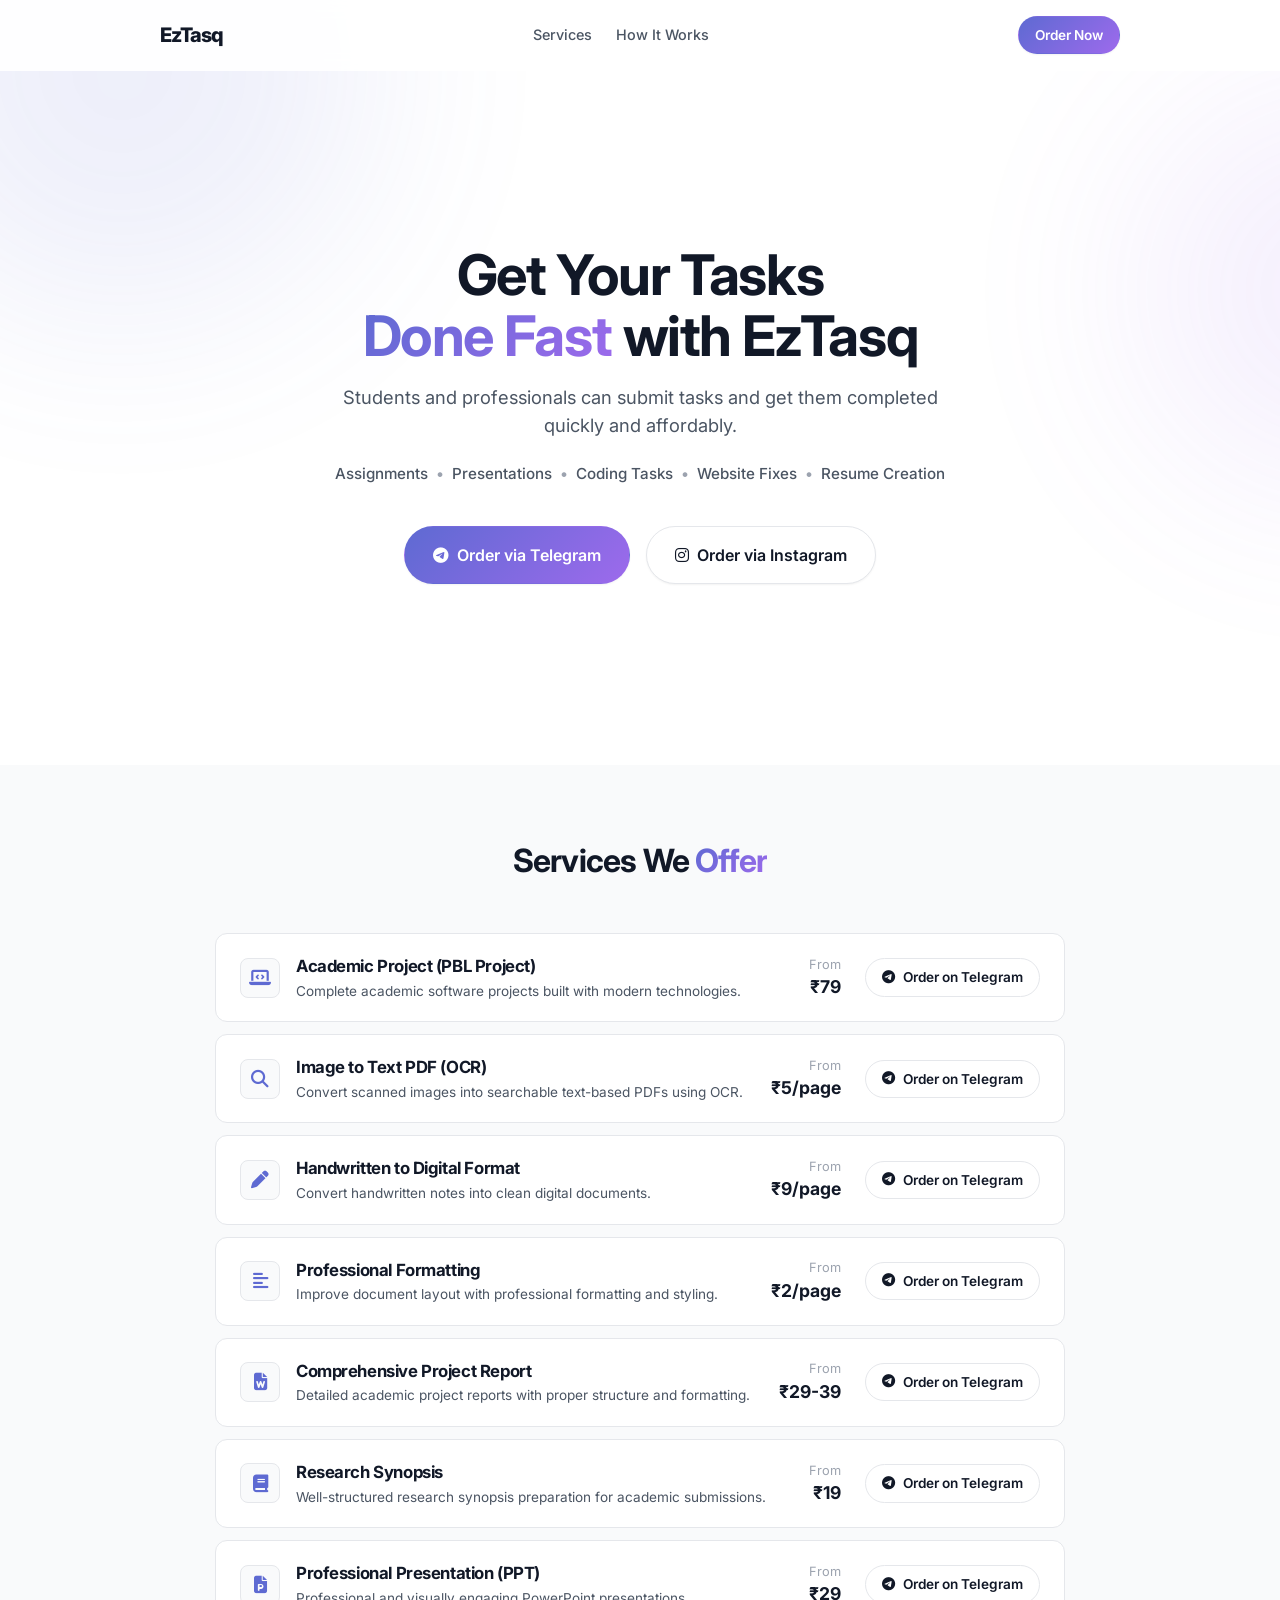
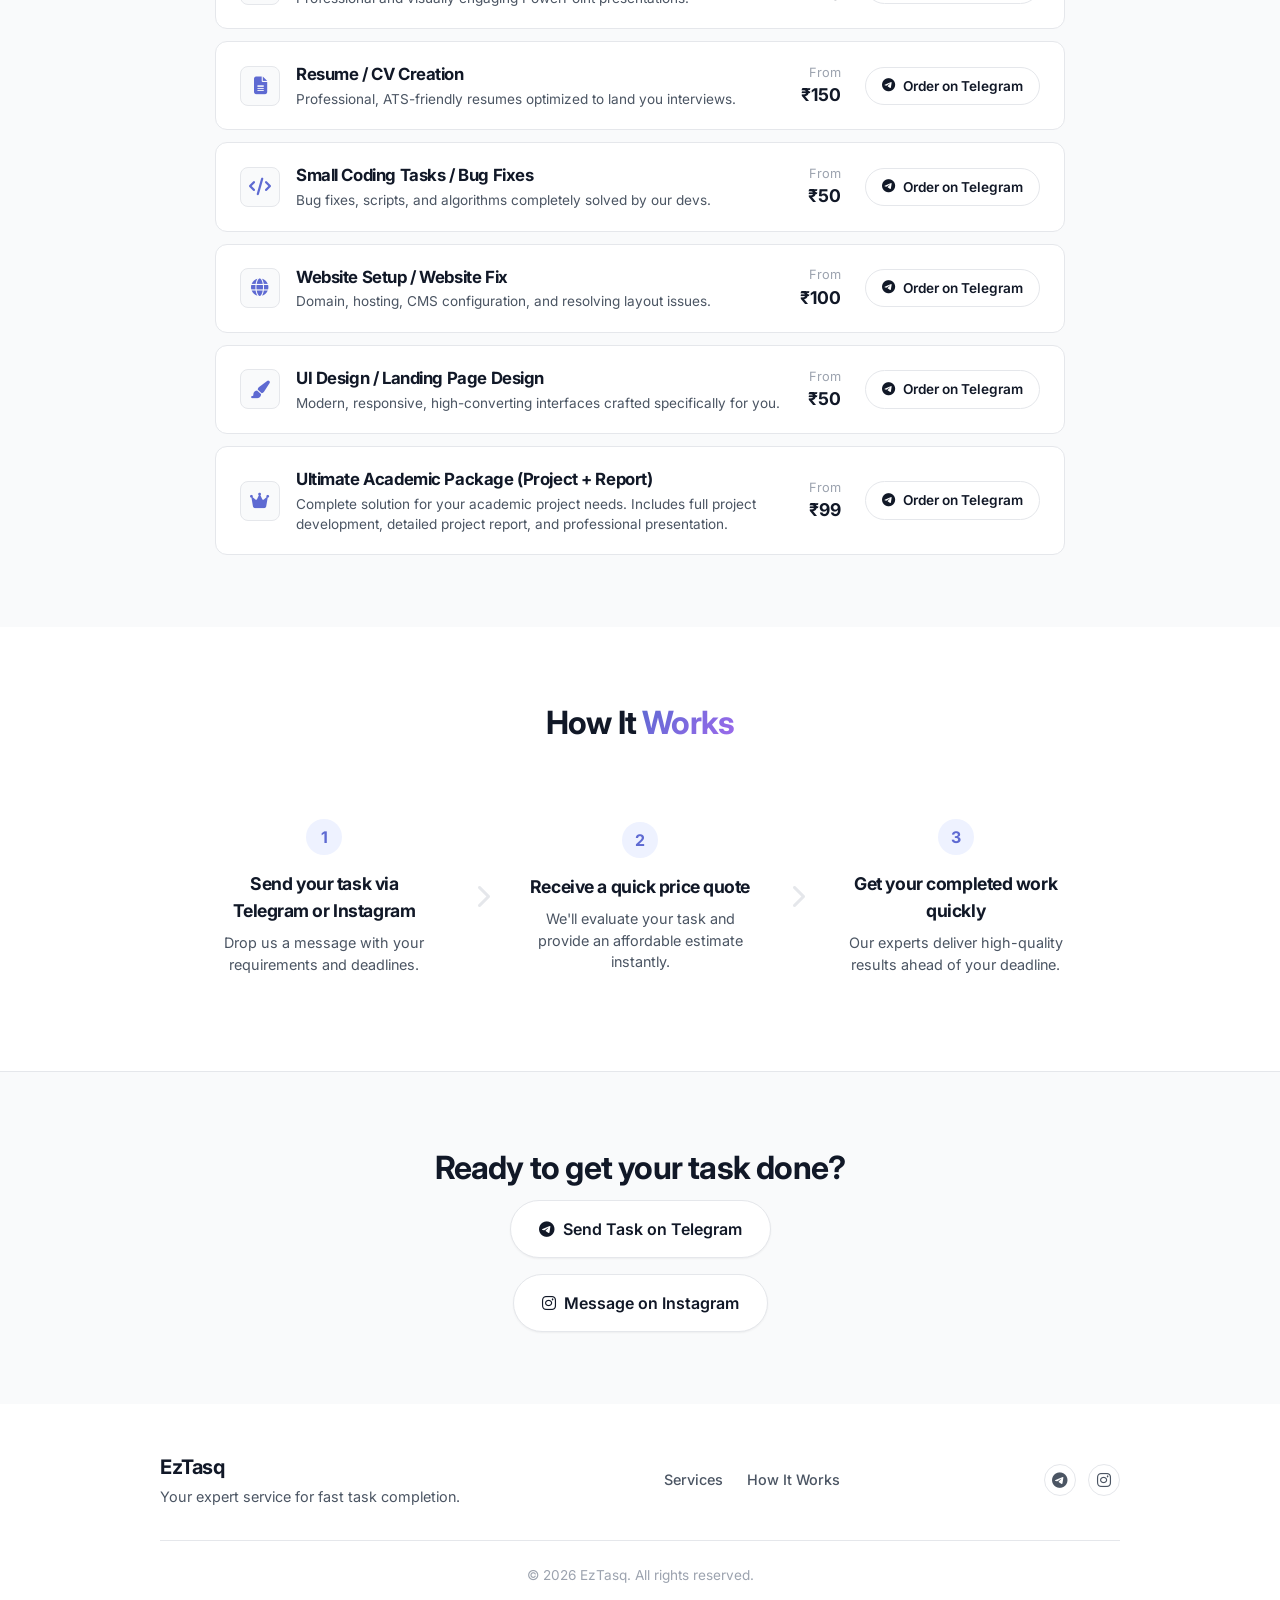
==== index.html @ 4d86e2d1 "1st" ====
<!DOCTYPE html>
<html lang="en">

<head>
    <meta charset="UTF-8">
    <meta name="viewport" content="width=device-width, initial-scale=1.0">
    <title>EzTasq | Get Your Tasks Done Fast</title>
    <link rel="shortcut icon" href="logo.png" type="image/x-icon">
    <!-- Inter Font -->
    <link rel="preconnect" href="https://fonts.googleapis.com">
    <link rel="preconnect" href="https://fonts.gstatic.com" crossorigin>
    <link href="https://fonts.googleapis.com/css2?family=Inter:wght@400;500;600;700;800&display=swap" rel="stylesheet">
    <!-- Font Awesome -->
    <link rel="stylesheet" href="https://cdnjs.cloudflare.com/ajax/libs/font-awesome/6.4.0/css/all.min.css">
    <link rel="stylesheet" href="styles.css">
</head>

<body>
    <div class="blob-bg blob-1"></div>
    <div class="blob-bg blob-2"></div>

    <nav class="navbar">
        <div class="container nav-content">
            <a href="#" class="logo">EzTasq</a>
            <div class="nav-links">
                <a href="#services">Services</a>
                <a href="#how-it-works">How It Works</a>
            </div>
            <div class="nav-buttons">
                <a href="https://t.me/anjalisingh_47" target="_blank" class="btn btn-primary btn-sm">Order Now</a>
            </div>
            <button class="mobile-menu-btn" aria-label="Toggle menu">
                <i class="fas fa-bars"></i>
            </button>
        </div>
    </nav>

    <!-- Hero Section -->
    <section class="hero wrapper">
        <div class="container text-center">
            <h1 class="hero-title reveal-up">Get Your Tasks<br><span class="text-gradient">Done Fast</span> with EzTasq
            </h1>
            <p class="hero-subtitle reveal-up" style="--delay: 0.1s">Students and professionals can submit tasks and get
                them completed quickly and affordably.</p>

            <div class="service-tags reveal-up" style="--delay: 0.2s">
                <span>Assignments</span> &bull;
                <span>Presentations</span> &bull;
                <span>Coding Tasks</span> &bull;
                <span>Website Fixes</span> &bull;
                <span>Resume Creation</span>
            </div>

            <div class="hero-cta reveal-up" style="--delay: 0.3s">
                <a href="https://t.me/anjalisingh_47" target="_blank" class="btn btn-primary btn-large cta-tg">
                    <i class="fab fa-telegram-plane"></i> Order via Telegram
                </a>
                <a href="https://instagram.com/eztasq" target="_blank" class="btn btn-secondary btn-large cta-ig">
                    <i class="fab fa-instagram"></i> Order via Instagram
                </a>
            </div>
        </div>
    </section>

    <!-- Services We Offer Section -->
    <section id="services" class="section bg-light">
        <div class="container">
            <div class="section-header reveal-up">
                <h2 class="section-title">Services We <span class="text-gradient">Offer</span></h2>
            </div>

            <div class="services-list reveal-up" style="--delay: 0.1s">
                <!-- Service 1 -->
                <div class="service-item">
                    <div class="service-info">
                        <div class="service-icon"><i class="fas fa-laptop-code"></i></div>
                        <div class="service-text">
                            <h3>Academic Project (PBL Project)</h3>
                            <p>Complete academic software projects built with modern technologies.</p>
                        </div>
                    </div>
                    <div class="service-action">
                        <div class="service-price">From <span>₹79</span></div>
                        <a href="https://t.me/anjalisingh_47" target="_blank" class="btn btn-outline btn-sm"><i
                                class="fab fa-telegram-plane"></i> Order on Telegram</a>
                    </div>
                </div>

                <!-- Service 2 -->


                <div class="service-item">
                    <div class="service-info">
                        <div class="service-icon"><i class="fas fa-search"></i></div>
                        <div class="service-text">
                            <h3>Image to Text PDF (OCR)</h3>
                            <p>Convert scanned images into searchable text-based PDFs using OCR.</p>
                        </div>
                    </div>
                    <div class="service-action">
                        <div class="service-price">From <span>₹5/page</span></div>
                        <a href="https://t.me/anjalisingh_47" target="_blank" class="btn btn-outline btn-sm"><i
                                class="fab fa-telegram-plane"></i> Order on Telegram</a>
                    </div>
                </div>

                <div class="service-item">
                    <div class="service-info">
                        <div class="service-icon"><i class="fas fa-pen"></i></div>
                        <div class="service-text">
                            <h3>Handwritten to Digital Format</h3>
                            <p>Convert handwritten notes into clean digital documents.</p>
                        </div>
                    </div>
                    <div class="service-action">
                        <div class="service-price">From <span>₹9/page</span></div>
                        <a href="https://t.me/anjalisingh_47" target="_blank" class="btn btn-outline btn-sm"><i
                                class="fab fa-telegram-plane"></i> Order on Telegram</a>
                    </div>
                </div>

                <div class="service-item">
                    <div class="service-info">
                        <div class="service-icon"><i class="fas fa-align-left"></i></div>
                        <div class="service-text">
                            <h3>Professional Formatting</h3>
                            <p>Improve document layout with professional formatting and styling.</p>
                        </div>
                    </div>
                    <div class="service-action">
                        <div class="service-price">From <span>₹2/page</span></div>
                        <a href="https://t.me/anjalisingh_47" target="_blank" class="btn btn-outline btn-sm"><i
                                class="fab fa-telegram-plane"></i> Order on Telegram</a>
                    </div>
                </div>



                <div class="service-item">
                    <div class="service-info">
                        <div class="service-icon"><i class="fas fa-file-word"></i></div>
                        <div class="service-text">
                            <h3>Comprehensive Project Report</h3>
                            <p>Detailed academic project reports with proper structure and formatting.</p>
                        </div>
                    </div>
                    <div class="service-action">
                        <div class="service-price">From <span>₹29-39</span></div>
                        <a href="https://t.me/anjalisingh_47" target="_blank" class="btn btn-outline btn-sm"><i
                                class="fab fa-telegram-plane"></i> Order on Telegram</a>
                    </div>
                </div>

                <div class="service-item">
                    <div class="service-info">
                        <div class="service-icon"><i class="fas fa-book"></i></div>
                        <div class="service-text">
                            <h3>Research Synopsis</h3>
                            <p>Well-structured research synopsis preparation for academic submissions.</p>
                        </div>
                    </div>
                    <div class="service-action">
                        <div class="service-price">From <span>₹19</span></div>
                        <a href="https://t.me/anjalisingh_47" target="_blank" class="btn btn-outline btn-sm"><i
                                class="fab fa-telegram-plane"></i> Order on Telegram</a>
                    </div>
                </div>

                <div class="service-item">
                    <div class="service-info">
                        <div class="service-icon"><i class="fas fa-file-powerpoint"></i></div>
                        <div class="service-text">
                            <h3>Professional Presentation (PPT)</h3>
                            <p>Professional and visually engaging PowerPoint presentations.</p>
                        </div>
                    </div>
                    <div class="service-action">
                        <div class="service-price">From <span>₹29</span></div>
                        <a href="https://t.me/anjalisingh_47" target="_blank" class="btn btn-outline btn-sm"><i
                                class="fab fa-telegram-plane"></i> Order on Telegram</a>
                    </div>
                </div>
                <!-- Service 3 -->
                <div class="service-item">
                    <div class="service-info">
                        <div class="service-icon"><i class="fas fa-file-alt"></i></div>
                        <div class="service-text">
                            <h3>Resume / CV Creation</h3>
                            <p>Professional, ATS-friendly resumes optimized to land you interviews.</p>
                        </div>
                    </div>
                    <div class="service-action">
                        <div class="service-price">From <span>₹150</span></div>
                        <a href="https://t.me/anjalisingh_47" target="_blank" class="btn btn-outline btn-sm"><i
                                class="fab fa-telegram-plane"></i> Order on Telegram</a>
                    </div>
                </div>

                <!-- Service 4 -->
                <div class="service-item">
                    <div class="service-info">
                        <div class="service-icon"><i class="fas fa-code"></i></div>
                        <div class="service-text">
                            <h3>Small Coding Tasks / Bug Fixes</h3>
                            <p>Bug fixes, scripts, and algorithms completely solved by our devs.</p>
                        </div>
                    </div>
                    <div class="service-action">
                        <div class="service-price">From <span>₹50</span></div>
                        <a href="https://t.me/anjalisingh_47" target="_blank" class="btn btn-outline btn-sm"><i
                                class="fab fa-telegram-plane"></i> Order on Telegram</a>
                    </div>
                </div>

                <!-- Service 5 -->
                <div class="service-item">
                    <div class="service-info">
                        <div class="service-icon"><i class="fas fa-globe"></i></div>
                        <div class="service-text">
                            <h3>Website Setup / Website Fix</h3>
                            <p>Domain, hosting, CMS configuration, and resolving layout issues.</p>
                        </div>
                    </div>
                    <div class="service-action">
                        <div class="service-price">From <span>₹100</span></div>
                        <a href="https://t.me/anjalisingh_47" target="_blank" class="btn btn-outline btn-sm"><i
                                class="fab fa-telegram-plane"></i> Order on Telegram</a>
                    </div>
                </div>

                <!-- Service 6 -->
                <div class="service-item">
                    <div class="service-info">
                        <div class="service-icon"><i class="fas fa-paint-brush"></i></div>
                        <div class="service-text">
                            <h3>UI Design / Landing Page Design</h3>
                            <p>Modern, responsive, high-converting interfaces crafted specifically for you.</p>
                        </div>
                    </div>
                    <div class="service-action">
                        <div class="service-price">From <span>₹50</span></div>
                        <a href="https://t.me/anjalisingh_47" target="_blank" class="btn btn-outline btn-sm"><i
                                class="fab fa-telegram-plane"></i> Order on Telegram</a>
                    </div>
                </div>
                <div class="service-item featured-package">
                    <div class="service-info">
                        <div class="service-icon">
                            <i class="fas fa-crown"></i>
                        </div>
                        <div class="service-text">
                            <h3>Ultimate Academic Package (Project + Report)</h3>
                            <p>
                                Complete solution for your academic project needs. Includes full project development,
                                detailed project report, and professional presentation.
                            </p>
                        </div>
                    </div>

                    <div class="service-action">
                        <div class="service-price">From <span>₹99</span></div>

                        <a href="https://t.me/anjalisingh_47" target="_blank" class="btn btn-outline btn-sm">
                            <i class="fab fa-telegram-plane"></i> Order on Telegram
                        </a>
                    </div>
                </div>
            </div>
        </div>
    </section>

    <!-- How It Works Section -->
    <section id="how-it-works" class="section">
        <div class="container">
            <div class="section-header reveal-up">
                <h2 class="section-title">How It <span class="text-gradient">Works</span></h2>
            </div>

            <div class="steps-row reveal-up" style="--delay: 0.1s">
                <div class="step-card">
                    <div class="step-num">1</div>
                    <h3>Send your task via Telegram or Instagram</h3>
                    <p>Drop us a message with your requirements and deadlines.</p>
                </div>
                <div class="step-arrow"><i class="fas fa-chevron-right"></i></div>
                <div class="step-card">
                    <div class="step-num">2</div>
                    <h3>Receive a quick price quote</h3>
                    <p>We'll evaluate your task and provide an affordable estimate instantly.</p>
                </div>
                <div class="step-arrow"><i class="fas fa-chevron-right"></i></div>
                <div class="step-card">
                    <div class="step-num">3</div>
                    <h3>Get your completed work quickly</h3>
                    <p>Our experts deliver high-quality results ahead of your deadline.</p>
                </div>
            </div>
        </div>
    </section>

    <!-- Order Now CTA Section -->
    <section id="order" class="section bg-light border-top">
        <div class="container text-center">
            <h2 class="section-title reveal-up">Ready to get your task done?</h2>

            <div class="order-buttons mt-4 reveal-up" style="--delay: 0.1s">
                <a href="https://t.me/anjalisingh_47" target="_blank" class="btn btn-secondary btn-large btn-block cta-tg">
                    <i class="fab fa-telegram-plane"></i> Send Task on Telegram
                </a>
                <a href="https://instagram.com/eztasq" target="_blank"
                    class="btn btn-secondary btn-large btn-block cta-ig">
                    <i class="fab fa-instagram"></i> Message on Instagram
                </a>
            </div>
        </div>
    </section>

    <!-- Footer -->
    <footer class="footer">
        <div class="container">
            <div class="footer-layout">
                <div class="footer-brand">
                    <h2>EzTasq</h2>
                    <p>Your expert service for fast task completion.</p>
                </div>
                <div class="footer-links">
                    <a href="#services">Services</a>
                    <a href="#how-it-works">How It Works</a>
                </div>
                <div class="socials">
                    <a href="https://t.me/anjalisingh_47" target="_blank" aria-label="Telegram"><i
                            class="fab fa-telegram-plane"></i></a>
                    <a href="https://instagram.com/kartiksingh" target="_blank" aria-label="Instagram"><i
                            class="fab fa-instagram"></i></a>
                </div>
            </div>
            <div class="footer-bottom">
                <p>&copy; 2026 EzTasq. All rights reserved.</p>
            </div>
        </div>
    </footer>

    <script src="script.js"></script>
</body>

</html>
---- styles.css ----
:root {
    /* Colors - Linear/Stripe inspired */
    --primary: #5e6ad2;
    --primary-dark: #4f5bc4;
    --primary-light: #eef2ff;
    --secondary: #9d6aec;
    
    --bg-main: #ffffff;
    --bg-light: #f9fafb;
    
    --text-main: #111827;
    --text-muted: #4b5563;
    --text-light: #9ca3af;
    
    --border-color: #e5e7eb;
    
    --shadow-sm: 0 1px 2px 0 rgba(0, 0, 0, 0.05);
    --shadow-md: 0 4px 6px -1px rgba(0, 0, 0, 0.05);
    
    --radius-sm: 8px;
    --radius-md: 12px;
    --radius-full: 9999px;
    
    --transition: all 0.2s ease-in-out;
}

* {
    margin: 0; padding: 0; box-sizing: border-box;
}

html {
    scroll-behavior: smooth;
    font-size: 16px;
}

body {
    font-family: 'Inter', system-ui, -apple-system, sans-serif;
    color: var(--text-main);
    background-color: var(--bg-main);
    line-height: 1.5;
    overflow-x: hidden;
    -webkit-font-smoothing: antialiased;
}

a { text-decoration: none; color: inherit; }
ul { list-style: none; }

/* Utilities */
.container {
    width: 100%;
    max-width: 1000px;
    margin: 0 auto;
    padding: 0 1.25rem;
}
.section { padding: 4.5rem 0; }
.bg-light { background-color: var(--bg-light); }
.text-center { text-align: center; }
.mt-4 { margin-top: 1.5rem; }
.border-top { border-top: 1px solid var(--border-color); }

/* Typography */
h1, h2, h3, h4 { color: var(--text-main); font-weight: 700; letter-spacing: -0.025em; }
.text-gradient {
    background: linear-gradient(135deg, var(--primary), var(--secondary));
    -webkit-background-clip: text;
    -webkit-text-fill-color: transparent;
    background-clip: text;
}

/* Background effects */
.blob-bg {
    position: absolute; border-radius: 50%; filter: blur(100px); z-index: -1; pointer-events: none; opacity: 0.1;
}
.blob-1 { top: -20%; left: -10%; width: 500px; height: 500px; background: var(--primary); }
.blob-2 { top: 10%; right: -20%; width: 400px; height: 400px; background: var(--secondary); }

/* Buttons */
.btn {
    display: inline-flex; align-items: center; justify-content: center;
    gap: 0.5rem;
    padding: 0.75rem 1.25rem;
    border-radius: var(--radius-full);
    font-weight: 600;
    font-size: 0.95rem;
    transition: var(--transition);
    cursor: pointer;
    border: 1px solid transparent;
}
.btn-primary { background: linear-gradient(135deg, var(--primary), var(--secondary)); color: white; box-shadow: var(--shadow-sm); }
.btn-primary:hover { transform: translateY(-1px); box-shadow: 0 4px 12px rgba(94, 106, 210, 0.25); }
.btn-secondary { background: white; border-color: var(--border-color); color: var(--text-main); box-shadow: var(--shadow-sm); }
.btn-secondary:hover { border-color: var(--text-muted); background: var(--bg-light); }
.btn-outline { background: white; border-color: var(--border-color); color: var(--text-main); }
.btn-outline:hover { border-color: var(--primary); color: var(--primary); }
.btn-sm { padding: 0.5rem 1rem; font-size: 0.85rem; }
.btn-large { padding: 1rem 1.75rem; font-size: 1rem; }
.cta-tg:hover { background: #0088cc; border-color: #0088cc; color: white;}
.cta-ig:hover { background: linear-gradient(135deg, #E1306C, #833AB4); border-color: transparent; color: white; }

/* Navbar */
.navbar {
    position: fixed; top: 0; left: 0; width: 100%;
    padding: 1rem 0;
    background: rgba(255, 255, 255, 0.9);
    backdrop-filter: blur(8px); -webkit-backdrop-filter: blur(8px);
    z-index: 100;
    border-bottom: 1px solid transparent;
    transition: var(--transition);
}
.navbar.scrolled { padding: 0.75rem 0; border-bottom-color: var(--border-color); }
.nav-content { display: flex; justify-content: space-between; align-items: center; }
.logo { font-size: 1.25rem; font-weight: 800; color: var(--text-main); letter-spacing: -0.05em; }
.nav-links { display: flex; gap: 1.5rem; }
.nav-links a { font-size: 0.9rem; font-weight: 500; color: var(--text-muted); transition: var(--transition); }
.nav-links a:hover { color: var(--text-main); }
.nav-buttons { display: flex; gap: 0.5rem; align-items: center; }
.mobile-menu-btn { display: none; font-size: 1.25rem; background: none; border: none; cursor: pointer; color: var(--text-main); }

/* Hero Section */
.hero { padding-top: 8rem; padding-bottom: 4rem; display: flex; align-items: center; justify-content: center; min-height: 85vh; }
.hero-title { font-size: 3.5rem; line-height: 1.1; margin-bottom: 1rem; }
.hero-subtitle { font-size: 1.15rem; color: var(--text-muted); max-width: 600px; margin: 0 auto 1.5rem; }

.service-tags {
    font-size: 0.95rem; color: var(--text-light); font-weight: 500;
    margin-bottom: 2.5rem; display: flex; flex-wrap: wrap; justify-content: center; gap: 0.5rem;
}
.service-tags span { color: var(--text-muted); }

.hero-cta { display: flex; justify-content: center; gap: 1rem; flex-wrap: wrap;}

/* Section Headers */
.section-header { text-align: center; margin-bottom: 3rem; }
.section-title { font-size: 2rem; margin-bottom: 0.5rem; }

/* Services List */
.services-list { display: flex; flex-direction: column; gap: 0.75rem; max-width: 850px; margin: 0 auto; }
.service-item {
    display: flex; align-items: center; justify-content: space-between;
    padding: 1.25rem 1.5rem;
    background: white; border: 1px solid var(--border-color); border-radius: var(--radius-md);
    transition: var(--transition);
}
.service-item:hover { border-color: var(--primary); box-shadow: var(--shadow-sm); }
.service-info { display: flex; align-items: center; gap: 1rem; flex: 1; }
.service-icon {
    width: 40px; height: 40px; border-radius: var(--radius-sm);
    background: var(--bg-light); border: 1px solid var(--border-color);
    display: flex; align-items: center; justify-content: center;
    color: var(--primary); font-size: 1.1rem; flex-shrink: 0;
}
.service-text h3 { font-size: 1.05rem; margin-bottom: 0.1rem; }
.service-text p { font-size: 0.85rem; color: var(--text-muted); margin: 0; }

.service-action { display: flex; align-items: center; gap: 1.5rem; flex-shrink: 0; }
.service-price { font-size: 0.8rem; color: var(--text-light); text-align: right; }
.service-price span { display: block; font-size: 1.1rem; font-weight: 700; color: var(--text-main); }

/* How It Works List */
.steps-row {
    display: flex; align-items: center; justify-content: space-between; gap: 1rem; max-width: 900px; margin: 0 auto;
}
.step-card {
    flex: 1; text-align: center; padding: 1.5rem;
}
.step-num {
    width: 36px; height: 36px; margin: 0 auto 1rem;
    border-radius: 50%; background: var(--primary-light); color: var(--primary);
    display: flex; align-items: center; justify-content: center; font-weight: 700; font-size: 1rem;
}
.step-card h3 { font-size: 1.1rem; margin-bottom: 0.5rem; }
.step-card p { font-size: 0.9rem; color: var(--text-muted); }
.step-arrow { color: var(--border-color); font-size: 1.5rem; }

/* Order CTA Custom */
.order-buttons { display: flex; justify-content: center; gap: 1rem; max-width: 500px; margin: 0 auto; flex-wrap: wrap;}

/* Footer */
.footer { padding: 3rem 0 1.5rem; }
.footer-layout { display: flex; justify-content: space-between; align-items: center; margin-bottom: 2rem; flex-wrap: wrap; gap: 1.5rem;}
.footer-brand h2 { font-size: 1.25rem; color: var(--text-main); margin-bottom: 0.25rem; }
.footer-brand p { font-size: 0.9rem; color: var(--text-muted); }
.footer-links { display: flex; gap: 1.5rem; }
.footer-links a { font-size: 0.9rem; color: var(--text-muted); font-weight: 500; }
.footer-links a:hover { color: var(--text-main); }
.socials { display: flex; gap: 0.75rem; }
.socials a {
    width: 32px; height: 32px; border-radius: 50%; border: 1px solid var(--border-color);
    display: flex; align-items: center; justify-content: center; color: var(--text-muted);
}
.socials a:hover { color: var(--primary); border-color: var(--primary); }
.footer-bottom { text-align: center; border-top: 1px solid var(--border-color); padding-top: 1.5rem; font-size: 0.85rem; color: var(--text-light); }

/* Animations - Reveal Up */
.reveal-up { opacity: 0; transform: translateY(15px); transition: opacity 0.6s ease, transform 0.6s ease; }
.reveal-up.active { opacity: 1; transform: translateY(0); }

/* RESPONSIVE DESIGN */
@media (max-width: 900px) {
    .service-action { flex-direction: column; align-items: flex-end; gap: 0.5rem; }
    .service-price { text-align: right; }
    .service-price span { display: inline; margin-left: 0.2rem; }
}

@media (max-width: 768px) {
    .section { padding: 3rem 0; }
    .hero { padding-top: 6rem; padding-bottom: 3rem; min-height: auto; }
    .hero-title { font-size: 2.25rem; }
    .hero-subtitle { font-size: 1rem; }
    .service-tags { font-size: 0.85rem; }
    
    .navbar.menu-open { background: white; border-bottom: 1px solid var(--border-color); }
    .nav-content { flex-wrap: wrap; }
    .nav-links, .nav-buttons { display: none; width: 100%; text-align: center; margin-top: 1rem; }
    .nav-links { flex-direction: column; gap: 1rem; padding-bottom: 1rem; }
    .nav-buttons { flex-direction: column; gap: 0.5rem; }
    .navbar.menu-open .nav-links, .navbar.menu-open .nav-buttons { display: flex; }
    .mobile-menu-btn { display: block; }

    .service-item { flex-direction: column; align-items: stretch; gap: 1rem; padding: 1rem; border-radius: var(--radius-sm); }
    .service-info { align-items: flex-start; }
    .service-action { flex-direction: row; align-items: center; justify-content: space-between; padding-top: 0.75rem; border-top: 1px solid var(--border-color); }
    .service-price { text-align: left; }
    .service-price span { display: inline-block; margin-left: 0.3rem;}
    
    .steps-row { flex-direction: column; gap: 0; }
    .step-arrow { display: none; }
    .step-card { padding: 1rem 0; text-align: left; display: flex; align-items: flex-start; gap: 1rem; border-bottom: 1px solid var(--border-color); }
    .step-card:last-child { border-bottom: none; }
    .step-num { margin: 0; flex-shrink: 0; }
    .step-card div:last-child { flex: 1; }
    
    .btn-block { width: 100%; }
    .footer-layout { flex-direction: column; text-align: center; gap: 1.5rem; }
}

@media (max-width: 480px) {
    .hero-cta .btn { width: 100%; }
    .service-tags span { display: block; width: 100%; text-align: center; margin-bottom: 0.25rem;}
}

@media (max-width: 768px) {
    .service-tags {
        display: none;
    }
}
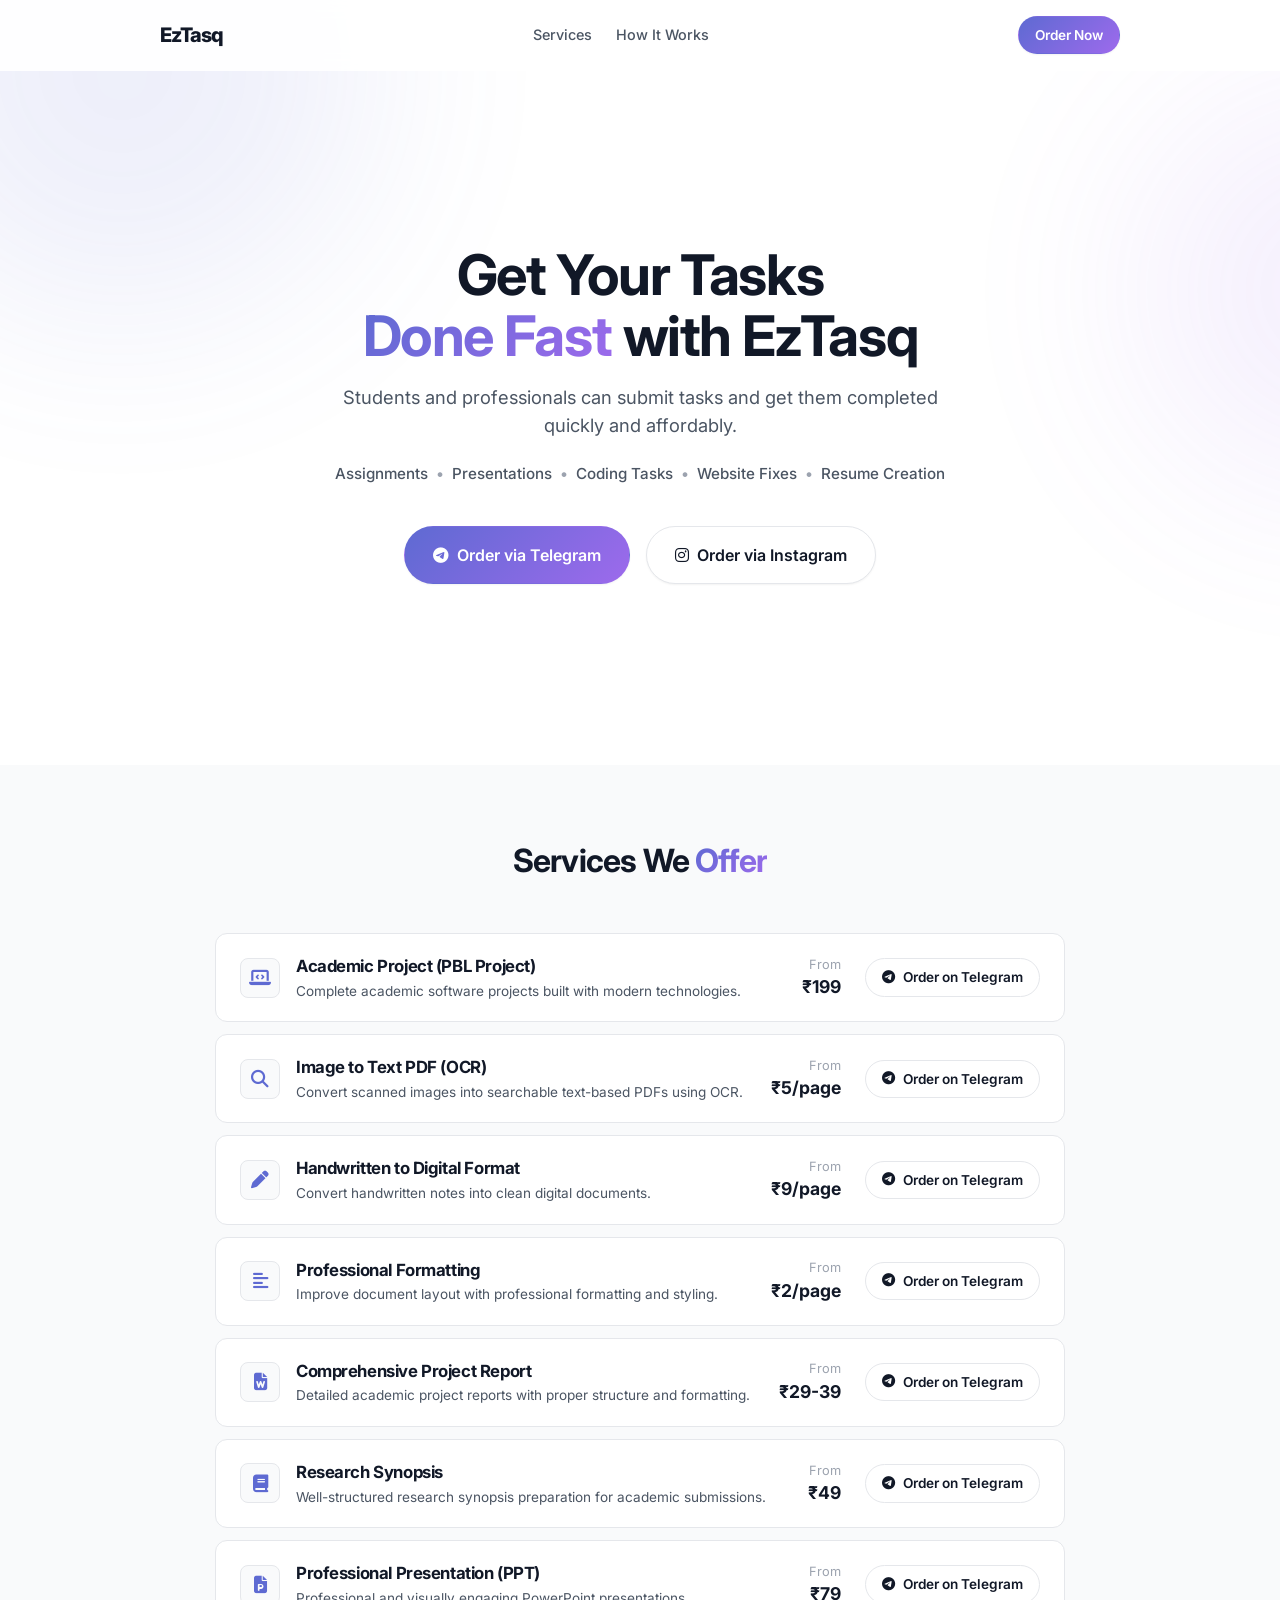
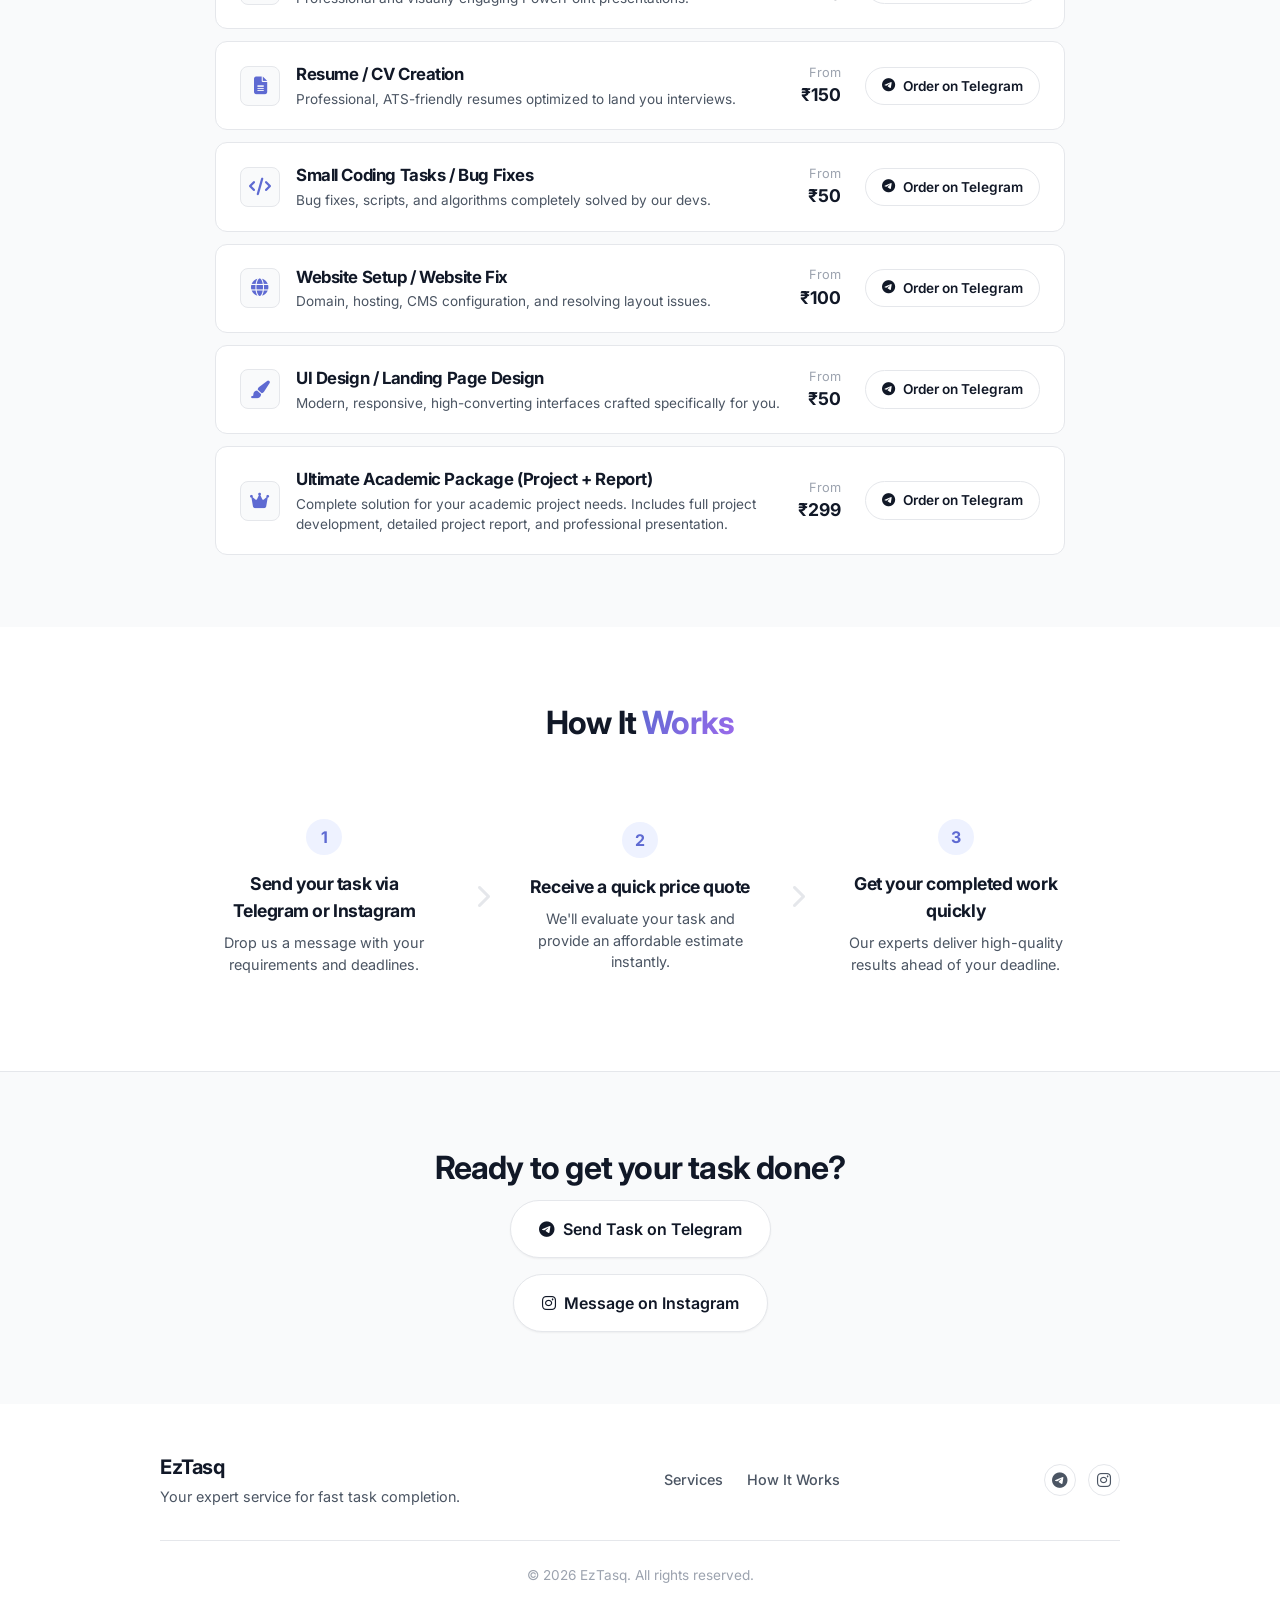
==== commit 234163f7: "Update service prices in index.html" ====
--- a/index.html
+++ b/index.html
@@ -4,8 +4,12 @@
 <head>
     <meta charset="UTF-8">
     <meta name="viewport" content="width=device-width, initial-scale=1.0">
-    <title>EzTasq | Get Your Tasks Done Fast</title>
+    <title>EzTasq | Get Your Tasks Done Fast | Mister Coderz</title>
     <link rel="shortcut icon" href="logo.png" type="image/x-icon">
+    <meta name="description" content="EzTasq helps students and professionals complete assignments, projects, presentations, and coding tasks quickly and affordably.">
+
+<meta name="keywords" content="assignment help, ppt design, coding help, academic project help, eztasq">
+
     <!-- Inter Font -->
     <link rel="preconnect" href="https://fonts.googleapis.com">
     <link rel="preconnect" href="https://fonts.gstatic.com" crossorigin>
@@ -80,7 +84,7 @@
                         </div>
                     </div>
                     <div class="service-action">
-                        <div class="service-price">From <span>₹79</span></div>
+                        <div class="service-price">From <span>₹199</span></div>
                         <a href="https://t.me/anjalisingh_47" target="_blank" class="btn btn-outline btn-sm"><i
                                 class="fab fa-telegram-plane"></i> Order on Telegram</a>
                     </div>
@@ -160,7 +164,7 @@
                         </div>
                     </div>
                     <div class="service-action">
-                        <div class="service-price">From <span>₹19</span></div>
+                        <div class="service-price">From <span>₹49</span></div>
                         <a href="https://t.me/anjalisingh_47" target="_blank" class="btn btn-outline btn-sm"><i
                                 class="fab fa-telegram-plane"></i> Order on Telegram</a>
                     </div>
@@ -175,7 +179,7 @@
                         </div>
                     </div>
                     <div class="service-action">
-                        <div class="service-price">From <span>₹29</span></div>
+                        <div class="service-price">From <span>₹79</span></div>
                         <a href="https://t.me/anjalisingh_47" target="_blank" class="btn btn-outline btn-sm"><i
                                 class="fab fa-telegram-plane"></i> Order on Telegram</a>
                     </div>
@@ -258,7 +262,7 @@
                     </div>
 
                     <div class="service-action">
-                        <div class="service-price">From <span>₹99</span></div>
+                        <div class="service-price">From <span>₹299</span></div>
 
                         <a href="https://t.me/anjalisingh_47" target="_blank" class="btn btn-outline btn-sm">
                             <i class="fab fa-telegram-plane"></i> Order on Telegram
@@ -343,4 +347,4 @@
     <script src="script.js"></script>
 </body>
 
-</html>+</html>
